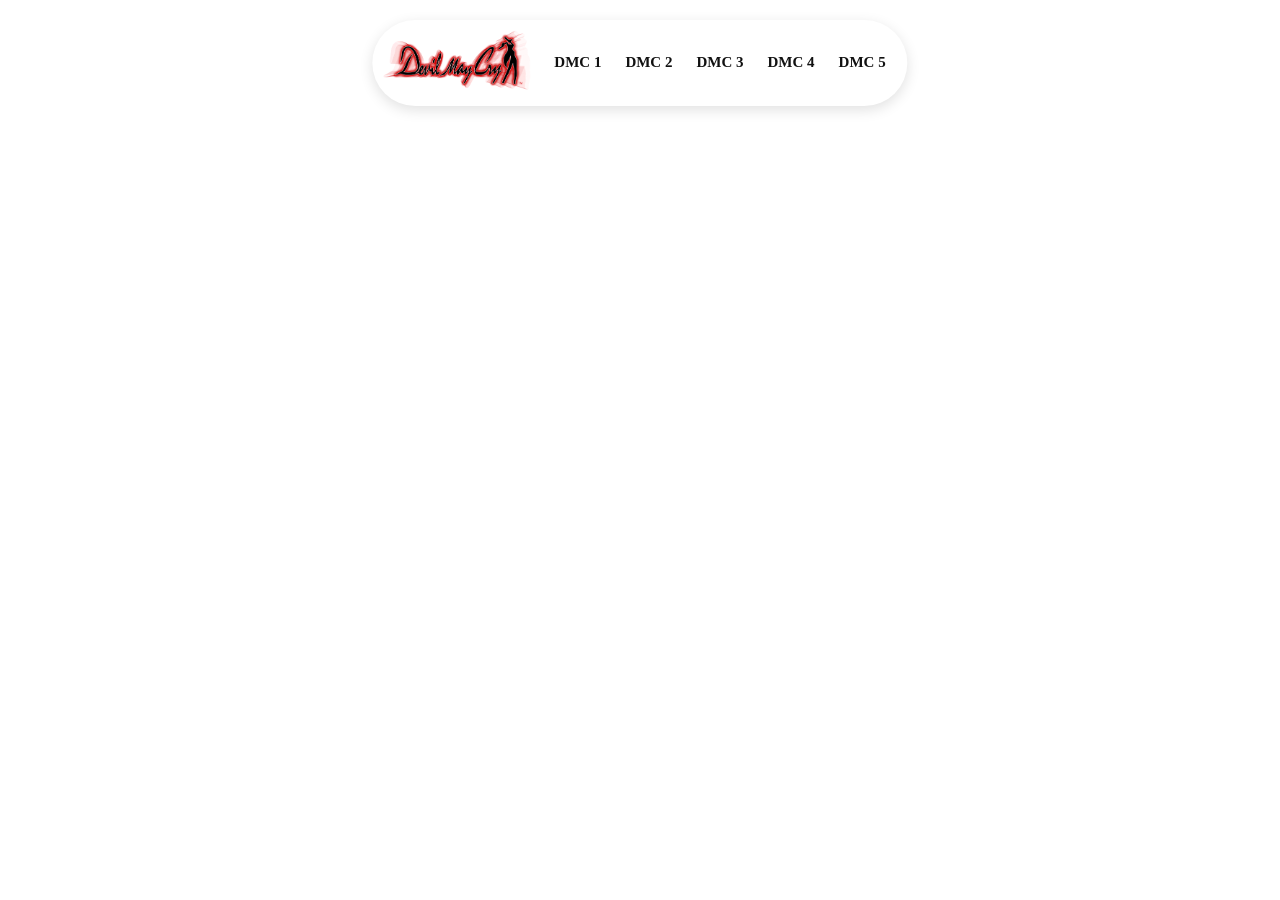
==== index.html @ 4f74386e "Added Navbar" ====
<!doctype html>
<html lang="en">
  <head>
    <meta charset="UTF-8" />
    <meta name="viewport" content="width=device-width, initial-scale=1.0" />
    <title>Document</title>
    <link rel="stylesheet" href="style.css" />
  </head>
  <body>

    <div class="pill">
        <a href="#" class="logo-link">
          <img src="homepage-images/navlogo.png" alt="Logo" />
        </a>
        
        <a href="#DMC1" class="nav-link">DMC 1</a> <!-- Cagoco -->
        <a href="#DMC2" class="nav-link">DMC 2</a> <!-- Bongosia -->
        <a href="#DMC3" class="nav-link">DMC 3</a> <!-- Polecios -->
        <a href="#DMC4" class="nav-link">DMC 4</a> <!-- Estrevillo -->
        <a href="#DMC5" class="nav-link">DMC 5</a> <!-- Abuton -->
      </div>





    </div>
  </body>
</html>
---- style.css ----
.pill {
  display: flex;
  align-items: center;
  gap: 24px;               /* spacing between logo and links */
  padding: 8px 22px 8px 8px; /* extra padding on right since logo has its own */
  border-radius: 9999px;   /* the pill shape */
  box-shadow: 0 4px 14px rgba(0, 0, 0, 0.12);
  width: fit-content;      /* shrink-wrap to content */



  position: fixed;
  top: 20px;
  left: 50%;
  transform: translateX(-50%);  /* shifts it back by half its own width */
  width: fit-content;
  z-index: 100;


  /* Center the pill horizontally and keep it at the top of the page */

  position: fixed;
  top: 20px;
  left: 50%;
  transform: translateX(-50%);  /* shifts it back by half its own width */
  width: fit-content;
  z-index: 100;

  padding: 8px 22px 8px 8px; /* extra padding on right since logo has its own */

}

.logo-link img{
    width: 150px;
}

.logo-circle {
  width: 40px;
  height: 40px;
  background: #000;
  border-radius: 50%;      /* makes it a circle */
  display: flex;
  align-items: center;
  justify-content: center;
}

.logo-circle img {
  width: 20px;
  height: 20px;
}

.link {
  text-decoration: none;
  color: #111;
  font-weight: 600;
  font-size: 15px;
}

.link:hover {
  opacity: 0.6;
}



.pill a {
  text-decoration: none;
  color: #111;
  font-weight: 600;
  font-size: 15px;
}
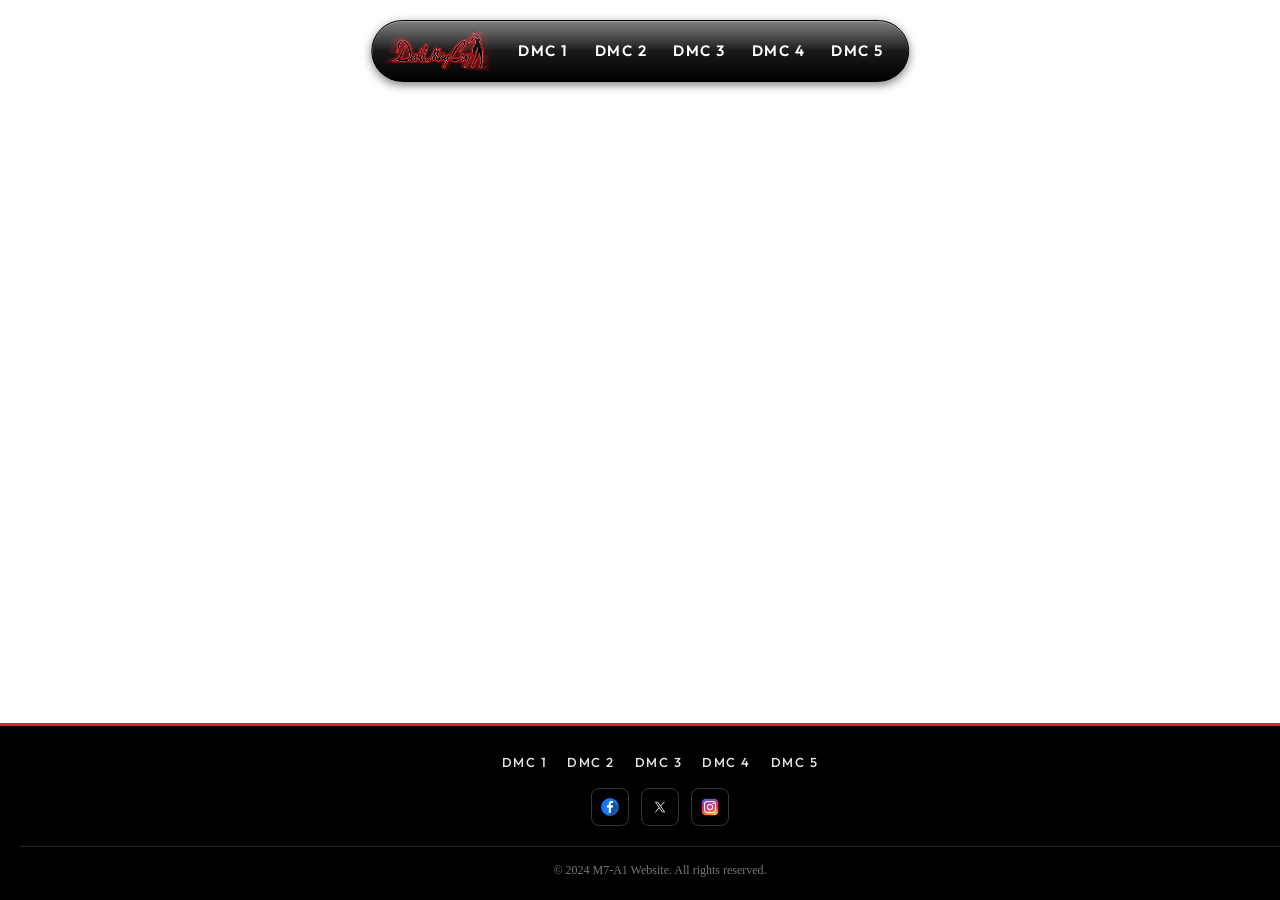
==== commit 5cbf88f5: "Navbar and Footer Done" ====
--- a/index.html
+++ b/index.html
@@ -5,6 +5,7 @@
     <meta name="viewport" content="width=device-width, initial-scale=1.0" />
     <title>Document</title>
     <link rel="stylesheet" href="style.css" />
+    <link href="https://fonts.googleapis.com/css2?family=Outfit:wght@400;500;600&display=swap" rel="stylesheet">
   </head>
   <body>
 
@@ -24,6 +25,33 @@
 
 
 
+
+
+
+      <div class = "footer">
+
+        <div class = "footer-links">
+          <a href="#dmc1">DMC 1</a>
+          <a href="#dmc2">DMC 2</a>
+          <a href="#dmc3">DMC 3</a>
+          <a href="#dmc4">DMC 4</a>
+          <a href="#dmc5">DMC 5</a>
+        </div>
+
+        <div class = "footer-social">
+          <a href="#"><img src="homepage-images/facebook (2).png" alt="Facebook"></a>
+          <a href="#"><img src="homepage-images/twitter.png" alt="Twitter"></a>
+          <a href="#"><img src="homepage-images/instagram.png" alt="Instagram"></a>
+        </div>
+
+
+        <div class = "footer-content">
+          <p>© 2024 M7-A1 Website. All rights reserved.</p>
+        </div>
+      </div>
+
+
+
     </div>
   </body>
 </html>
--- a/style.css
+++ b/style.css
@@ -1,10 +1,10 @@
 .pill {
   display: flex;
   align-items: center;
-  gap: 24px;               /* spacing between logo and links */
-  padding: 8px 22px 8px 8px; /* extra padding on right since logo has its own */
+  gap: 26px;              /* spacing between logo and links */
+  padding: 6px 24px 6px 10px;/* extra padding on right since logo has its own */
   border-radius: 9999px;   /* the pill shape */
-  box-shadow: 0 4px 14px rgba(0, 0, 0, 0.12);
+   box-shadow: 0 2px 8px rgba(0, 0, 0, 0.08);
   width: fit-content;      /* shrink-wrap to content */
 
 
@@ -17,22 +17,42 @@
   z-index: 100;
 
 
-  /* Center the pill horizontally and keep it at the top of the page */
-
-  position: fixed;
-  top: 20px;
-  left: 50%;
-  transform: translateX(-50%);  /* shifts it back by half its own width */
-  width: fit-content;
-  z-index: 100;
-
-  padding: 8px 22px 8px 8px; /* extra padding on right since logo has its own */
-
-}
+
+  background: linear-gradient(to bottom, #3a3a3a 0%, #1a1a1a 50%, #000000 100%);
+  border: 1px solid #000;
+  box-shadow:
+    inset 0 1px 0 rgba(255, 255, 255, 0.25),
+    0 3px 10px rgba(0, 0, 0, 0.5);
+
+
+}
+
+
+
+.pill::before {
+ content: "";
+  position: absolute;
+  top: 0;
+  left: 0;
+  right: 0;
+  height: 50%;
+  background: linear-gradient(
+    to bottom,
+    rgba(255, 255, 255, 0.35),
+    rgba(255, 255, 255, 0)
+  );
+  border-radius: 9999px 9999px 0 0;
+  pointer-events: none;
+}
+
 
 .logo-link img{
-    width: 150px;
-}
+    width: 110px;
+    display: block;
+}
+
+
+
 
 .logo-circle {
   width: 40px;
@@ -49,12 +69,37 @@
   height: 20px;
 }
 
-.link {
+.nav-link {
   text-decoration: none;
   color: #111;
   font-weight: 600;
-  font-size: 15px;
-}
+  font-size: 13px;
+  font-weight: 600;
+  letter-spacing: 0.5px;
+  line-height: 1.5;
+  padding: 4px 0;
+
+
+  
+}
+
+.nav-link {
+  font-family: 'Outfit', sans-serif;
+  font-size: 13px;
+  font-weight: 500;        /* medium, not bold — sleeker */
+  letter-spacing: 1.5px;   /* wide tracking = premium feel */
+  text-transform: uppercase;
+  color: #e5e5e5;
+
+  transition: all 0.3s cubic-bezier(0.25, 0.46, 0.45, 0.94);
+}
+
+.nav-link:hover {
+  color: #ff2a3c;
+  text-shadow: 0 0 10px rgba(225, 29, 46, 0.7);
+}
+
+
 
 .link:hover {
   opacity: 0.6;
@@ -64,7 +109,93 @@
 
 .pill a {
   text-decoration: none;
-  color: #111;
+  color: white;
   font-weight: 600;
   font-size: 15px;
+}
+
+
+
+.footer {
+  background: #000;
+  border-top: 3px solid #e11d2e;
+  color: #e5e5e5;
+  text-align: center;
+  padding: 28px 20px 20px;
+}
+
+.footer {
+  position: fixed;
+  bottom: 0;
+  left: 0;
+  width: 100%;
+  z-index: 100;
+}
+
+/* mini nav */
+.footer-links {
+  display: flex;
+  justify-content: center;
+  flex-wrap: wrap;
+  gap: 20px;
+}
+
+.footer-links a {
+  font-family: 'Outfit', sans-serif;
+  font-size: 13px;
+  font-weight: 500;
+  letter-spacing: 1.5px;
+  text-transform: uppercase;
+  color: #e5e5e5;
+  text-decoration: none;
+  transition: all 0.3s cubic-bezier(0.25, 0.46, 0.45, 0.94);
+}
+
+.footer-links a:hover {
+  color: #ff2a3c;
+  text-shadow: 0 0 10px rgba(225, 29, 46, 0.7);
+}
+
+/* socials — since these are <img> icons, style the anchors as the hover target */
+.footer-social {
+  display: flex;
+  justify-content: center;
+  gap: 12px;
+  margin-top: 18px;
+}
+
+.footer-social a {
+  width: 36px;
+  height: 36px;
+  border: 1px solid rgba(255, 255, 255, 0.2);
+  border-radius: 8px;
+  display: flex;
+  align-items: center;
+  justify-content: center;
+  transition: all 0.25s ease;
+}
+
+.footer-social img {
+  width: 18px;
+  height: 18px;
+  object-fit: contain;
+  display: block;
+}
+
+.footer-social a:hover {
+  border-color: #e11d2e;
+  transform: translateY(-2px);
+}
+
+/* legal */
+.footer-content {
+  margin-top: 20px;
+  padding-top: 14px;
+  border-top: 1px solid rgba(255, 255, 255, 0.15);
+  font-size: 12px;
+  color: #777;
+}
+
+.footer-content p {
+  margin: 2px 0;
 }
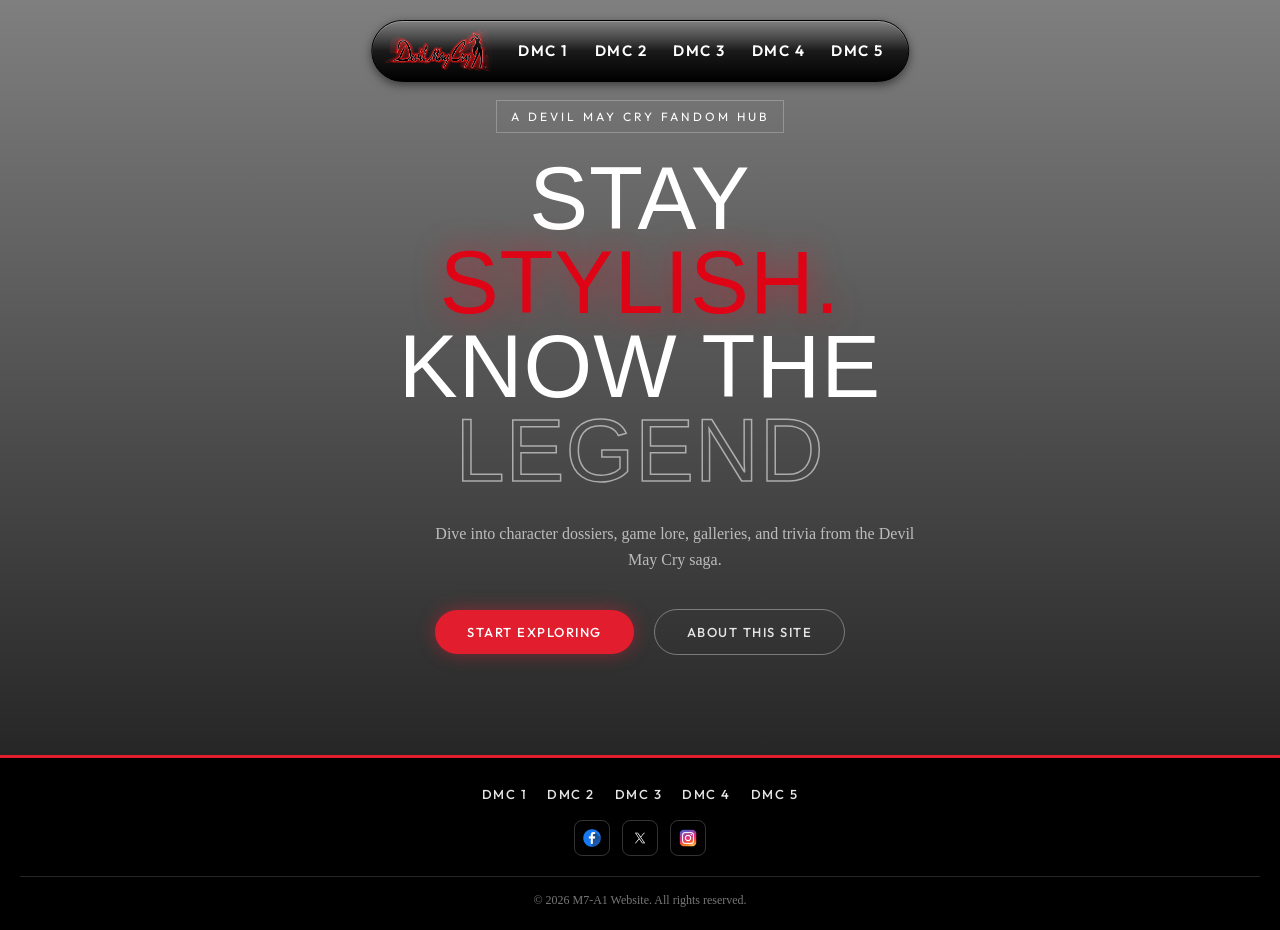
==== commit 0705eb94: "Done Homepage but needs Revision" ====
--- a/index.html
+++ b/index.html
@@ -1,57 +1,63 @@
 <!doctype html>
 <html lang="en">
-  <head>
-    <meta charset="UTF-8" />
-    <meta name="viewport" content="width=device-width, initial-scale=1.0" />
-    <title>Document</title>
-    <link rel="stylesheet" href="style.css" />
-    <link href="https://fonts.googleapis.com/css2?family=Outfit:wght@400;500;600&display=swap" rel="stylesheet">
-  </head>
-  <body>
+<head>
+  <meta charset="UTF-8" />
+  <meta name="viewport" content="width=device-width, initial-scale=1.0" />
+  <title>Devil May Cry Fan Hub</title>
+  <link href="https://fonts.googleapis.com/css2?family=Cinzel+Decorative:wght@400;700;900&family=Outfit:wght@400;500;600&display=swap" rel="stylesheet">
+  <link rel="stylesheet" href="style.css" />
+</head>
+<body>
 
-    <div class="pill">
-        <a href="#" class="logo-link">
-          <img src="homepage-images/navlogo.png" alt="Logo" />
-        </a>
-        
-        <a href="#DMC1" class="nav-link">DMC 1</a> <!-- Cagoco -->
-        <a href="#DMC2" class="nav-link">DMC 2</a> <!-- Bongosia -->
-        <a href="#DMC3" class="nav-link">DMC 3</a> <!-- Polecios -->
-        <a href="#DMC4" class="nav-link">DMC 4</a> <!-- Estrevillo -->
-        <a href="#DMC5" class="nav-link">DMC 5</a> <!-- Abuton -->
+  <div class="pill">
+    <a href="#" class="logo-link">
+      <img src="homepage-images/navlogo.png" alt="Logo" />
+    </a>
+    <a href="#dmc1" class="nav-link">DMC 1</a>
+    <a href="#dmc2" class="nav-link">DMC 2</a>
+    <a href="#dmc3" class="nav-link">DMC 3</a>
+    <a href="#dmc4" class="nav-link">DMC 4</a>
+    <a href="#dmc5" class="nav-link">DMC 5</a>
+  </div>
+
+  <main>
+    <div class="hero">
+      <div class="kicker">A Devil May Cry fandom hub</div>
+
+      <div class="hero-title">
+        <div class="line">Stay <div class="red">stylish.</div></div>
+        <div class="line">Know the</div>
+        <div class="line outline">Legend</div>
       </div>
 
+      <div class="tagline"><p>Dive into character dossiers, game lore, galleries, and trivia from the Devil May Cry saga.</p></div>
 
+      <div class="hero-btns">
+        <div class="btn btn-fill">Start exploring</div>
+        <div class="btn btn-ghost">About this site</div>
+      </div>
+    </div>
+  </main>
 
+  <div class="footer">
+    <div class="footer-links">
+      <a href="#dmc1">DMC 1</a>
+      <a href="#dmc2">DMC 2</a>
+      <a href="#dmc3">DMC 3</a>
+      <a href="#dmc4">DMC 4</a>
+      <a href="#dmc5">DMC 5</a>
+    </div>
 
+    <div class="footer-social">
+      <a href="#"><img src="homepage-images/facebook (2).png" alt="Facebook"></a>
+      <a href="#"><img src="homepage-images/twitter.png" alt="Twitter"></a>
+      <a href="#"><img src="homepage-images/instagram.png" alt="Instagram"></a>
+    </div>
 
+    <div class="footer-content">
+      <p>© 2026 M7-A1 Website. All rights reserved.</p>
+    </div>
+  </div>
 
-
-
-      <div class = "footer">
-
-        <div class = "footer-links">
-          <a href="#dmc1">DMC 1</a>
-          <a href="#dmc2">DMC 2</a>
-          <a href="#dmc3">DMC 3</a>
-          <a href="#dmc4">DMC 4</a>
-          <a href="#dmc5">DMC 5</a>
-        </div>
-
-        <div class = "footer-social">
-          <a href="#"><img src="homepage-images/facebook (2).png" alt="Facebook"></a>
-          <a href="#"><img src="homepage-images/twitter.png" alt="Twitter"></a>
-          <a href="#"><img src="homepage-images/instagram.png" alt="Instagram"></a>
-        </div>
-
-
-        <div class = "footer-content">
-          <p>© 2024 M7-A1 Website. All rights reserved.</p>
-        </div>
-      </div>
-
-
-
-    </div>
-  </body>
-</html>
+</body>
+</html>
--- a/style.css
+++ b/style.css
@@ -1,3 +1,10 @@
+*{
+  box-sizing: border-box;
+  margin: 0;
+  padding: 0;
+}
+
+
 .pill {
   display: flex;
   align-items: center;
@@ -116,6 +123,120 @@
 
 
 
+
+
+
+
+
+
+
+
+
+
+
+
+
+
+.hero {
+  padding: 100px;
+  background:
+    linear-gradient(rgba(0,0,0,0.5), rgba(0,0,0,0.85));
+  color: #fff;
+  text-align: center;
+
+  
+}
+
+
+.kicker {
+  display: inline-block;
+  font-family: 'Outfit', sans-serif;
+  font-size: 12px;
+  letter-spacing: 3px;
+  text-transform: uppercase;
+  padding: 8px 14px;
+  border: 1px solid rgba(255, 255, 255, 0.25);
+  margin-bottom: 24px;
+}
+
+
+.hero-title {
+  font-family: 'Anton', sans-serif;
+  font-size: clamp(56px, 6.9vw, 120px);
+  line-height: 0.95;
+  text-transform: uppercase;
+  letter-spacing: 1px;
+  margin: 0 0 28px;
+
+  text-align: center;
+}
+
+.red { 
+  color: #de0416; 
+  text-shadow: 0 0 30px rgba(255, 3, 24, 0.5); 
+}
+
+
+
+.outline { 
+  color: transparent; 
+  -webkit-text-stroke: 1.5px rgba(255,255,255,0.55); 
+}
+
+.tagline {
+  max-width: 480px;
+  font-size: 16px;
+  line-height: 26px;
+  color: rgba(255, 255, 255, 0.65);
+  margin-bottom: 36px;
+
+  position: relative;
+  left: 31%;
+}
+
+
+.btn {
+  font-family: 'Outfit', sans-serif;
+  font-size: 13px;
+  font-weight: 500;
+  letter-spacing: 1.5px;
+  text-transform: uppercase;
+  text-decoration: none;
+  padding: 14px 32px;
+  border-radius: 9999px;
+  transition: all 0.3s cubic-bezier(0.25, 0.46, 0.45, 0.94);
+
+  display: inline-block;
+}
+
+.btn-fill {
+  background: #e11d2e;
+  color: #fff;
+  box-shadow: 0 0 18px rgba(225, 29, 46, 0.45);
+  margin-right: 16px;
+}
+
+.btn-fill:hover { 
+  box-shadow: 0 0 30px rgba(225, 29, 46, 0.75); 
+  transform: translateY(-2px); }
+
+.btn-ghost {
+  border: 1px solid rgba(255, 255, 255, 0.35);
+  color: #e5e5e5;
+}
+
+.btn-ghost:hover { 
+  border-color: #ff2a3c; 
+  color: #ff2a3c; 
+}
+
+
+
+
+
+
+
+
 .footer {
   background: #000;
   border-top: 3px solid #e11d2e;
@@ -125,7 +246,7 @@
 }
 
 .footer {
-  position: fixed;
+  position: relative;
   bottom: 0;
   left: 0;
   width: 100%;
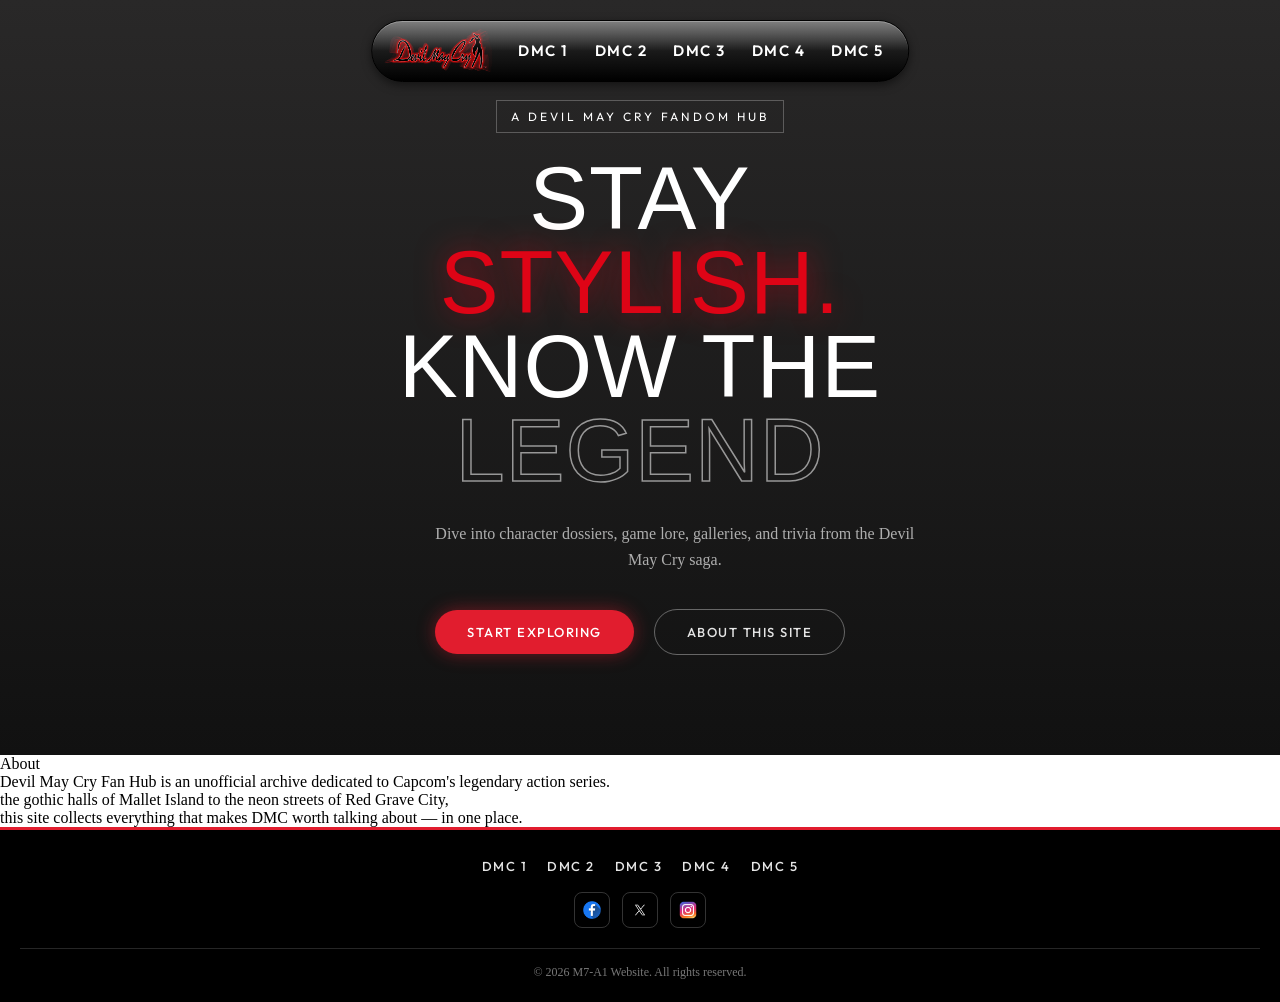
==== commit f035ec5f: "Added Content for About No Styling" ====
--- a/index.html
+++ b/index.html
@@ -1,63 +1,88 @@
 <!doctype html>
 <html lang="en">
-<head>
-  <meta charset="UTF-8" />
-  <meta name="viewport" content="width=device-width, initial-scale=1.0" />
-  <title>Devil May Cry Fan Hub</title>
-  <link href="https://fonts.googleapis.com/css2?family=Cinzel+Decorative:wght@400;700;900&family=Outfit:wght@400;500;600&display=swap" rel="stylesheet">
-  <link rel="stylesheet" href="style.css" />
-</head>
-<body>
+  <head>
+    <meta charset="UTF-8" />
+    <meta name="viewport" content="width=device-width, initial-scale=1.0" />
+    <title>Devil May Cry Fan Hub</title>
+    <link
+      href="https://fonts.googleapis.com/css2?family=Cinzel+Decorative:wght@400;700;900&family=Outfit:wght@400;500;600&display=swap"
+      rel="stylesheet"
+    />
+    <link rel="stylesheet" href="style.css" />
+  </head>
+  <body>
+    <div class="pill">
+      <a href="#" class="logo-link">
+        <img src="homepage-images/navlogo.png" alt="Logo" />
+      </a>
+      <a href="#dmc1" class="nav-link">DMC 1</a>
+      <a href="#dmc2" class="nav-link">DMC 2</a>
+      <a href="#dmc3" class="nav-link">DMC 3</a>
+      <a href="#dmc4" class="nav-link">DMC 4</a>
+      <a href="#dmc5" class="nav-link">DMC 5</a>
+    </div>
 
-  <div class="pill">
-    <a href="#" class="logo-link">
-      <img src="homepage-images/navlogo.png" alt="Logo" />
-    </a>
-    <a href="#dmc1" class="nav-link">DMC 1</a>
-    <a href="#dmc2" class="nav-link">DMC 2</a>
-    <a href="#dmc3" class="nav-link">DMC 3</a>
-    <a href="#dmc4" class="nav-link">DMC 4</a>
-    <a href="#dmc5" class="nav-link">DMC 5</a>
-  </div>
+    <main>
+      <div class="hero">
+        <div class="kicker">A Devil May Cry fandom hub</div>
 
-  <main>
-    <div class="hero">
-      <div class="kicker">A Devil May Cry fandom hub</div>
+        <div class="hero-title">
+          <div class="line">
+            Stay
+            <div class="red">stylish.</div>
+          </div>
+          <div class="line">Know the</div>
+          <div class="line outline">Legend</div>
+        </div>
 
-      <div class="hero-title">
-        <div class="line">Stay <div class="red">stylish.</div></div>
-        <div class="line">Know the</div>
-        <div class="line outline">Legend</div>
+        <div class="tagline">
+          <p>
+            Dive into character dossiers, game lore, galleries, and trivia from
+            the Devil May Cry saga.
+          </p>
+        </div>
+
+        <div class="hero-btns">
+          <div class="btn btn-fill">Start exploring</div>
+          <div class="btn btn-ghost">About this site</div>
+        </div>
+      </div>
+    </main>
+
+    <div class="About">
+      <div class="About the Titlle">About</div>
+      <div class="About the Content">
+        <p>
+          Devil May Cry Fan Hub is an unofficial archive dedicated to Capcom's
+          legendary action series. <br> the gothic halls of Mallet Island to the
+          neon streets of Red Grave City,<br> this site collects everything that
+          makes DMC worth talking about — in one place.
+        </p>
+      </div>
+    </div>
+
+    <div class="footer">
+      <div class="footer-links">
+        <a href="#dmc1">DMC 1</a>
+        <a href="#dmc2">DMC 2</a>
+        <a href="#dmc3">DMC 3</a>
+        <a href="#dmc4">DMC 4</a>
+        <a href="#dmc5">DMC 5</a>
       </div>
 
-      <div class="tagline"><p>Dive into character dossiers, game lore, galleries, and trivia from the Devil May Cry saga.</p></div>
+      <div class="footer-social">
+        <a href="#"
+          ><img src="homepage-images/facebook (2).png" alt="Facebook"
+        /></a>
+        <a href="#"><img src="homepage-images/twitter.png" alt="Twitter" /></a>
+        <a href="#"
+          ><img src="homepage-images/instagram.png" alt="Instagram"
+        /></a>
+      </div>
 
-      <div class="hero-btns">
-        <div class="btn btn-fill">Start exploring</div>
-        <div class="btn btn-ghost">About this site</div>
+      <div class="footer-content">
+        <p>© 2026 M7-A1 Website. All rights reserved.</p>
       </div>
     </div>
-  </main>
-
-  <div class="footer">
-    <div class="footer-links">
-      <a href="#dmc1">DMC 1</a>
-      <a href="#dmc2">DMC 2</a>
-      <a href="#dmc3">DMC 3</a>
-      <a href="#dmc4">DMC 4</a>
-      <a href="#dmc5">DMC 5</a>
-    </div>
-
-    <div class="footer-social">
-      <a href="#"><img src="homepage-images/facebook (2).png" alt="Facebook"></a>
-      <a href="#"><img src="homepage-images/twitter.png" alt="Twitter"></a>
-      <a href="#"><img src="homepage-images/instagram.png" alt="Instagram"></a>
-    </div>
-
-    <div class="footer-content">
-      <p>© 2026 M7-A1 Website. All rights reserved.</p>
-    </div>
-  </div>
-
-</body>
-</html>+  </body>
+</html>
--- a/style.css
+++ b/style.css
@@ -11,7 +11,7 @@
   gap: 26px;              /* spacing between logo and links */
   padding: 6px 24px 6px 10px;/* extra padding on right since logo has its own */
   border-radius: 9999px;   /* the pill shape */
-   box-shadow: 0 2px 8px rgba(0, 0, 0, 0.08);
+  box-shadow: 0 2px 8px rgba(0, 0, 0, 0.08);
   width: fit-content;      /* shrink-wrap to content */
 
 
@@ -21,14 +21,14 @@
   left: 50%;
   transform: translateX(-50%);  /* shifts it back by half its own width */
   width: fit-content;
-  z-index: 100;
+  z-index: 9999;
 
 
 
   background: linear-gradient(to bottom, #3a3a3a 0%, #1a1a1a 50%, #000000 100%);
   border: 1px solid #000;
   box-shadow:
-    inset 0 1px 0 rgba(255, 255, 255, 0.25),
+  inset 0 1px 0 rgba(255, 255, 255, 0.25),
     0 3px 10px rgba(0, 0, 0, 0.5);
 
 
@@ -139,9 +139,8 @@
 
 .hero {
   padding: 100px;
-  background:
-    linear-gradient(rgba(0,0,0,0.5), rgba(0,0,0,0.85));
   color: #fff;
+  background: linear-gradient(to bottom, #292828 0%, #111 100%);
   text-align: center;
 
   
@@ -229,6 +228,28 @@
   border-color: #ff2a3c; 
   color: #ff2a3c; 
 }
+
+
+
+
+
+
+
+
+
+
+
+
+
+
+
+
+
+
+
+
+
+
 
 
 
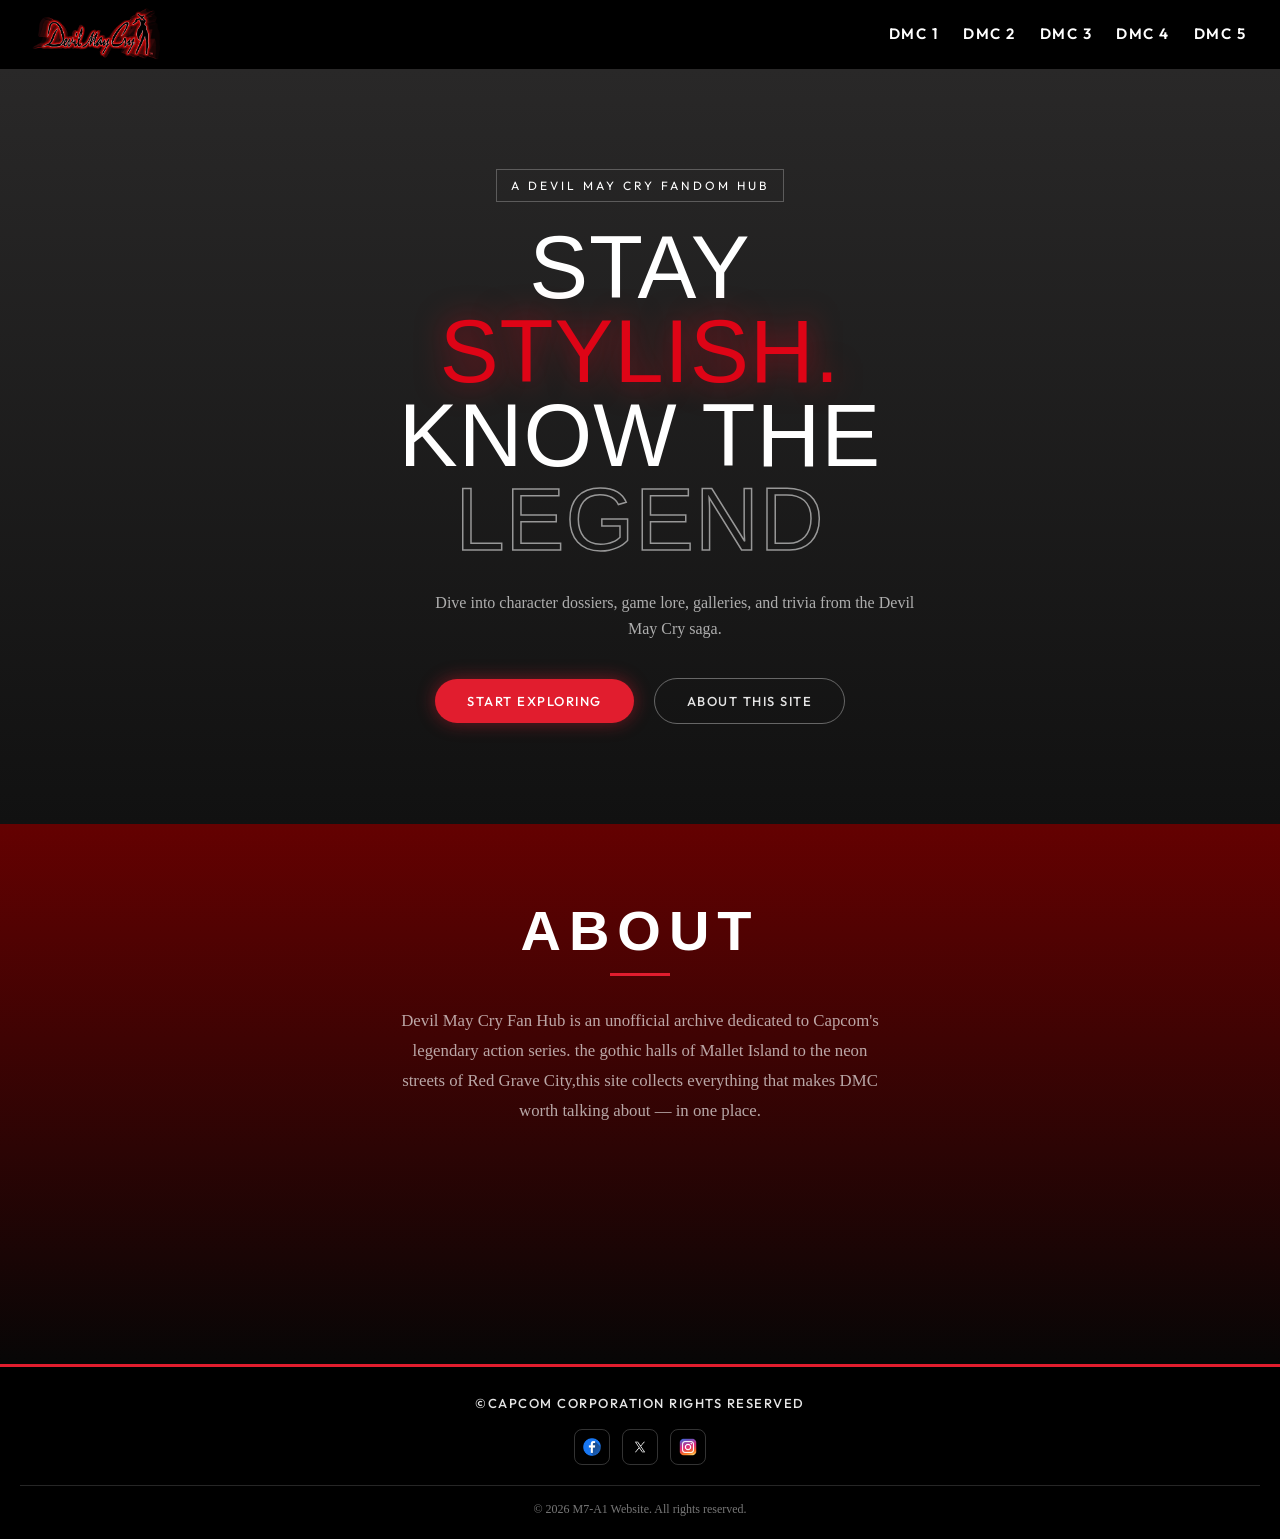
==== commit 39314c3b: "Final Homepage" ====
--- a/index.html
+++ b/index.html
@@ -9,17 +9,20 @@
       rel="stylesheet"
     />
     <link rel="stylesheet" href="style.css" />
+    <link rel="icon" type="image/png" href="homepage-images/Logo Patch.png" />
   </head>
   <body>
     <div class="pill">
       <a href="#" class="logo-link">
         <img src="homepage-images/navlogo.png" alt="Logo" />
       </a>
+      <div class="nav-links">
       <a href="#dmc1" class="nav-link">DMC 1</a>
       <a href="#dmc2" class="nav-link">DMC 2</a>
       <a href="#dmc3" class="nav-link">DMC 3</a>
       <a href="#dmc4" class="nav-link">DMC 4</a>
       <a href="#dmc5" class="nav-link">DMC 5</a>
+      </div>
     </div>
 
     <main>
@@ -50,24 +53,20 @@
     </main>
 
     <div class="About">
-      <div class="About the Titlle">About</div>
-      <div class="About the Content">
+         <h1>About</h1>
         <p>
           Devil May Cry Fan Hub is an unofficial archive dedicated to Capcom's
-          legendary action series. <br> the gothic halls of Mallet Island to the
-          neon streets of Red Grave City,<br> this site collects everything that
+          legendary action series. the gothic halls of Mallet Island to the
+          neon streets of Red Grave City,this site collects everything that
           makes DMC worth talking about — in one place.
         </p>
       </div>
+     
     </div>
 
     <div class="footer">
       <div class="footer-links">
-        <a href="#dmc1">DMC 1</a>
-        <a href="#dmc2">DMC 2</a>
-        <a href="#dmc3">DMC 3</a>
-        <a href="#dmc4">DMC 4</a>
-        <a href="#dmc5">DMC 5</a>
+        <a href="#dmc1">©Capcom Corporation Rights Reserved</a>
       </div>
 
       <div class="footer-social">
--- a/style.css
+++ b/style.css
@@ -5,57 +5,25 @@
 }
 
 
+
 .pill {
   display: flex;
   align-items: center;
+  justify-content: space-between;
   gap: 26px;              /* spacing between logo and links */
   padding: 6px 24px 6px 10px;/* extra padding on right since logo has its own */
-  border-radius: 9999px;   /* the pill shape */
-  box-shadow: 0 2px 8px rgba(0, 0, 0, 0.08);
-  width: fit-content;      /* shrink-wrap to content */
-
-
-
-  position: fixed;
-  top: 20px;
-  left: 50%;
-  transform: translateX(-50%);  /* shifts it back by half its own width */
-  width: fit-content;
-  z-index: 9999;
-
-
-
-  background: linear-gradient(to bottom, #3a3a3a 0%, #1a1a1a 50%, #000000 100%);
-  border: 1px solid #000;
-  box-shadow:
-  inset 0 1px 0 rgba(255, 255, 255, 0.25),
-    0 3px 10px rgba(0, 0, 0, 0.5);
-
-
-}
-
-
-
-.pill::before {
- content: "";
-  position: absolute;
-  top: 0;
-  left: 0;
-  right: 0;
-  height: 50%;
-  background: linear-gradient(
-    to bottom,
-    rgba(255, 255, 255, 0.35),
-    rgba(255, 255, 255, 0)
-  );
-  border-radius: 9999px 9999px 0 0;
-  pointer-events: none;
-}
+  background: black;
+}
+
+
+
 
 
 .logo-link img{
-    width: 110px;
+    width: 130px;
     display: block;
+    position: relative;
+    left: 20px;
 }
 
 
@@ -84,10 +52,7 @@
   font-weight: 600;
   letter-spacing: 0.5px;
   line-height: 1.5;
-  padding: 4px 0;
-
-
-  
+  padding: 10px;
 }
 
 .nav-link {
@@ -104,6 +69,7 @@
 .nav-link:hover {
   color: #ff2a3c;
   text-shadow: 0 0 10px rgba(225, 29, 46, 0.7);
+
 }
 
 
@@ -236,9 +202,49 @@
 
 
 
-
-
-
+.About {
+  padding: 100px;
+  color: #fff;
+  background: linear-gradient(to bottom, #640101 0%, #070606 100%);
+  text-align: center;
+
+  display: flex;
+  flex-direction: column;
+  align-items: center;
+  padding: 80px 20px;
+
+  min-height: 60vh; /* Ensure it takes up full viewport height */
+}
+
+.About h1 {
+  font-family: 'Anton', sans-serif;
+  line-height: 0.95;
+  text-transform: uppercase;
+  letter-spacing: 8px;
+  margin: 0 0 28px;
+
+  font-size: 3.5rem;
+  margin-bottom: 30px;
+
+}
+
+
+.About h1::after {
+  content: "";
+  display: block;
+  width: 60px;
+  height: 3px;
+  background-color: #e11d2e;
+  margin: 16px auto 0;
+}
+
+.About p {
+  max-width: 480px;
+  font-size: 1.05rem;
+  line-height: 1.8;
+  color: rgba(255, 255, 255, 0.65);
+  margin-bottom: 36px;
+}
 
 
 
@@ -340,4 +346,22 @@
 
 .footer-content p {
   margin: 2px 0;
+}
+
+/* Keep the navigation attached to the browser viewport while the page scrolls. */
+.pill {
+  position: relative !important;
+  top: auto;
+  left: auto;
+  transform: none;
+}
+
+.navbar {
+  position: fixed;
+  top: 20px;
+  left: 0;
+  width: 100%;
+  display: flex;
+  justify-content: center;
+  z-index: 9999;
 }
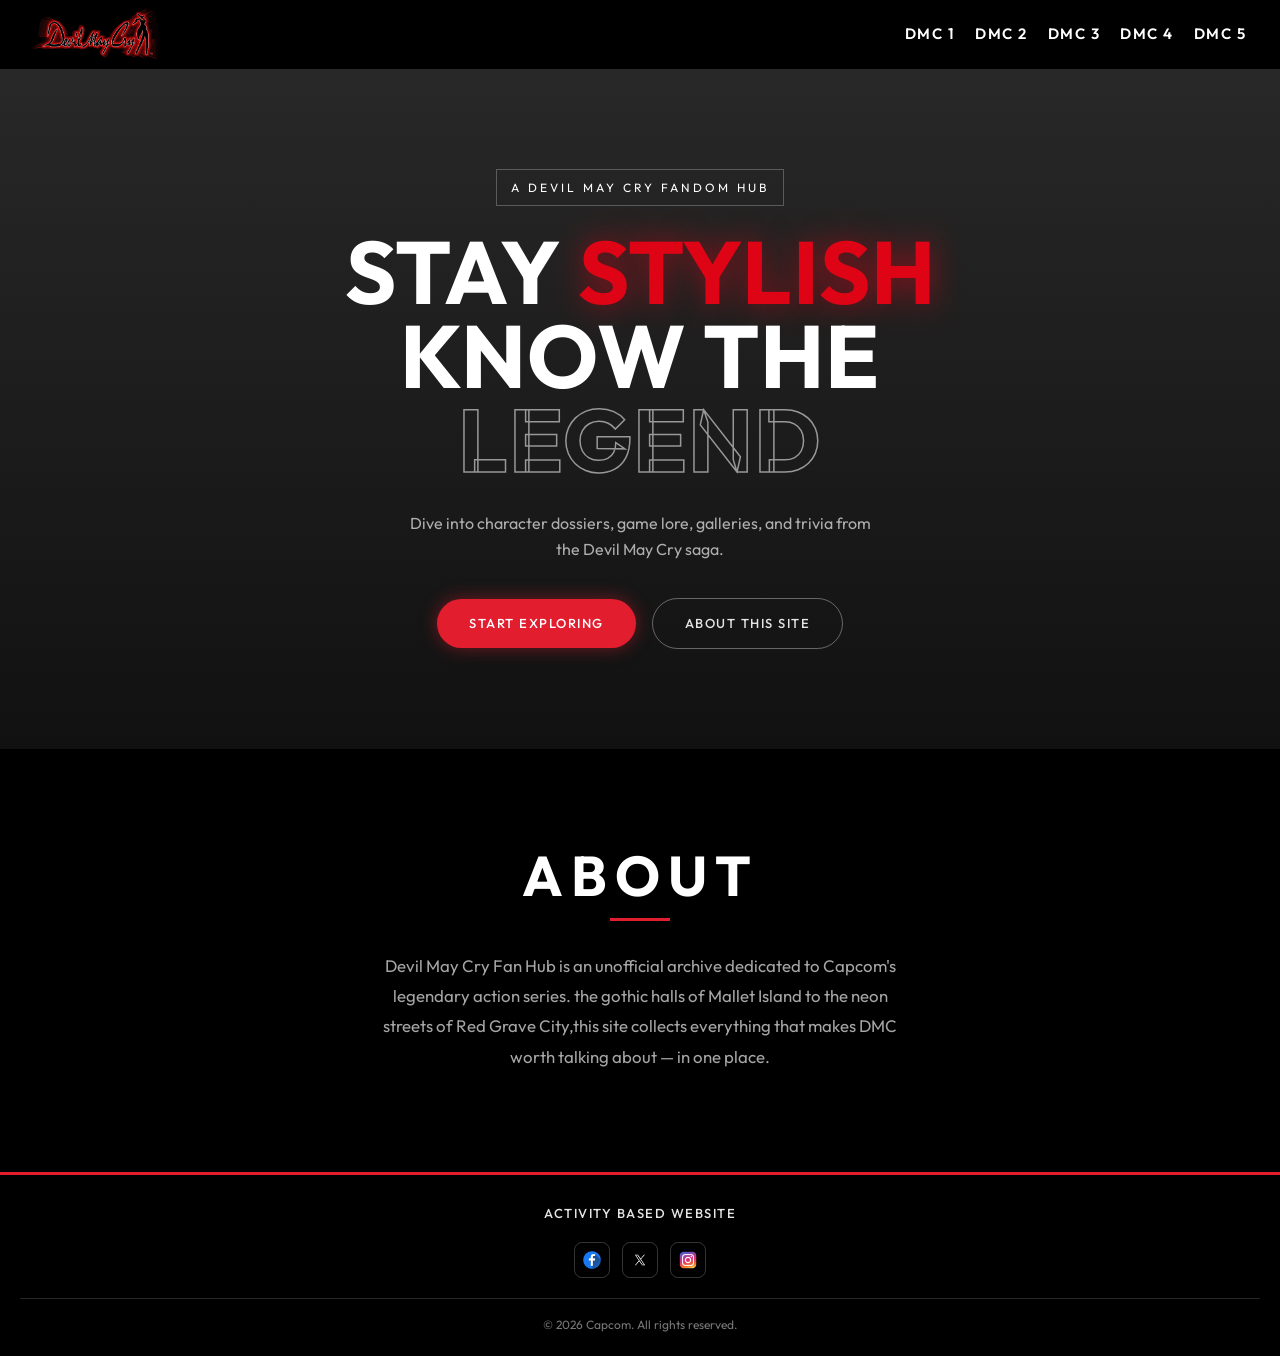
==== commit fffdad72: "latest changes, not pushed on GitHub yet" ====
--- a/index.html
+++ b/index.html
@@ -1,42 +1,47 @@
-<!doctype html>
+<!DOCTYPE html>
 <html lang="en">
   <head>
     <meta charset="UTF-8" />
     <meta name="viewport" content="width=device-width, initial-scale=1.0" />
     <title>Devil May Cry Fan Hub</title>
-    <link
-      href="https://fonts.googleapis.com/css2?family=Cinzel+Decorative:wght@400;700;900&family=Outfit:wght@400;500;600&display=swap"
+    <link rel="preconnect" href="https://fonts.googleapis.com">
+    <link rel="preconnect" href="https://fonts.gstatic.com" crossorigin>
+ <link
+      href="https://fonts.googleapis.com/css2?family=Outfit:wght@300;400;500;600;700;800&display=swap"
       rel="stylesheet"
     />
-    <link rel="stylesheet" href="style.css" />
-    <link rel="icon" type="image/png" href="homepage-images/Logo Patch.png" />
+    <link rel="stylesheet" href="home.css" />
+    <link rel="icon" type="image/png" href="Homepage_img/LogoPatch.png" />
   </head>
   <body>
-    <div class="pill">
-      <a href="#" class="logo-link">
-        <img src="homepage-images/navlogo.png" alt="Logo" />
-      </a>
-      <div class="nav-links">
-      <a href="#dmc1" class="nav-link">DMC 1</a>
-      <a href="#dmc2" class="nav-link">DMC 2</a>
-      <a href="#dmc3" class="nav-link">DMC 3</a>
-      <a href="#dmc4" class="nav-link">DMC 4</a>
-      <a href="#dmc5" class="nav-link">DMC 5</a>
-      </div>
+
+    <!-- 1. NAVIGATION BAR -->
+   <div class = "nav">
+        <a href="index.html" class = "logo-link">
+            <img src="Homepage_img/navlogo.png" alt="Devil May Cry Logo" />
+        </a>
+        <div class = "nav-links">
+            <a href="dmc1.html" class = "nav-link">DMC 1</a>
+            <a href="dmc2.html" class = "nav-link">DMC 2</a>
+            <a href="dmc3.html" class = "nav-link">DMC 3</a>
+            <a href="dmc4.html" class = "nav-link">DMC 4</a>
+            <a href="dmc5.html" class = "nav-link">DMC 5</a>
+        </div>
     </div>
 
+    <!-- 2. HERO SECTION -->
     <main>
-      <div class="hero">
+      <section class="hero">
         <div class="kicker">A Devil May Cry fandom hub</div>
 
-        <div class="hero-title">
-          <div class="line">
+        <h1 class="hero-title">
+          <span class="line">
             Stay
-            <div class="red">stylish.</div>
-          </div>
-          <div class="line">Know the</div>
-          <div class="line outline">Legend</div>
-        </div>
+            <span class="red">stylish</span>
+          </span>
+          <span class="line">Know the</span>
+          <span class="line outline">Legend</span>
+        </h1>
 
         <div class="tagline">
           <p>
@@ -46,42 +51,47 @@
         </div>
 
         <div class="hero-btns">
-          <div class="btn btn-fill">Start exploring</div>
-          <div class="btn btn-ghost">About this site</div>
+          <a href="dmc1.html" class="btn btn-fill">Start exploring</a>
+          <a href="#about" class="btn btn-ghost">About this site</a>
         </div>
-      </div>
+      </section>
+
+      <!-- 3. ABOUT SECTION -->
+      <section id="about" class="section about-section">
+        <h2 class="section-title">About</h2>
+        <div class="section-content">
+          <p>
+            Devil May Cry Fan Hub is an unofficial archive dedicated to Capcom's
+            legendary action series. the gothic halls of Mallet Island to the
+            neon streets of Red Grave City,this site collects everything that
+            makes DMC worth talking about — in one place.
+          </p>
+        </div>
+      </section>
     </main>
 
-    <div class="About">
-         <h1>About</h1>
-        <p>
-          Devil May Cry Fan Hub is an unofficial archive dedicated to Capcom's
-          legendary action series. the gothic halls of Mallet Island to the
-          neon streets of Red Grave City,this site collects everything that
-          makes DMC worth talking about — in one place.
-        </p>
-      </div>
-     
-    </div>
-
+    <!-- 4. FOOTER -->
     <div class="footer">
       <div class="footer-links">
-        <a href="#dmc1">©Capcom Corporation Rights Reserved</a>
+        <a href="index.html">Activity Based Website</a>
       </div>
 
       <div class="footer-social">
-        <a href="#"
-          ><img src="homepage-images/facebook (2).png" alt="Facebook"
-        /></a>
-        <a href="#"><img src="homepage-images/twitter.png" alt="Twitter" /></a>
-        <a href="#"
-          ><img src="homepage-images/instagram.png" alt="Instagram"
-        /></a>
+        <a href="https://www.facebook.com/devilmaycry" target="_blank" rel="noopener noreferrer">
+          <img src="Homepage_img/facebook.png" alt="Facebook" />
+        </a>
+        <a href="https://x.com/DevilMayCry?lang=en" target="_blank" rel="noopener noreferrer">
+          <img src="Homepage_img/twitter.png" alt="Twitter" />
+        </a>
+        <a href="https://www.instagram.com/devilmaycrygame/" target="_blank" rel="noopener noreferrer">
+          <img src="Homepage_img/instagram.png" alt="Instagram" />
+        </a>
       </div>
 
       <div class="footer-content">
-        <p>© 2026 M7-A1 Website. All rights reserved.</p>
+        <p>© 2026 Capcom. All rights reserved.</p>
       </div>
     </div>
+
   </body>
-</html>
+</html>
--- a/home.css
+++ b/home.css
@@ -0,0 +1,313 @@
+* {
+  box-sizing: border-box;
+  margin: 0;
+  padding: 0;
+}
+
+/* Scrollbar Stabilizer: Prevents horizontal navbar jitter across pages */
+html {
+  scroll-behavior: smooth;
+  overflow-y: scroll;
+}
+
+body {
+  background-color: #000;
+  color: #e5e5e5;
+  font-family: 'Outfit', sans-serif;
+  font-weight: 400;
+  line-height: 1.6;
+}
+
+/* Global Responsive Images */
+img,
+.responsive-img {
+  max-width: 100%;
+  height: auto;
+  display: block;
+}
+
+
+.nav {
+  display: flex;
+  align-items: center;
+  justify-content: space-between;
+  gap: 26px;
+  padding: 6px 24px 6px 10px;
+  background: black;
+}
+
+.logo-link img {
+  width: 130px;
+  display: block;
+  position: relative;
+  left: 20px;
+}
+
+.nav-links {
+  display: flex;
+  align-items: center;
+}
+
+.nav-link {
+  text-decoration: none;
+  font-family: 'Outfit', sans-serif;
+  font-size: 13px;
+  font-weight: 500;        /* medium, not bold — sleeker */
+  letter-spacing: 1.5px;   /* wide tracking = premium feel */
+  text-transform: uppercase;
+  color: #e5e5e5;
+  padding: 10px;
+  line-height: 1.5;
+  transition: all 0.3s cubic-bezier(0.25, 0.46, 0.45, 0.94);
+}
+
+.nav-link:hover {
+  color: #ff2a3c;
+  text-shadow: 0 0 10px rgba(225, 29, 46, 0.7);
+
+}
+
+
+
+.link:hover {
+  opacity: 0.6;
+}
+
+
+
+.nav a {
+  text-decoration: none;
+  color: white;
+  font-weight: 600;
+  font-size: 15px;
+}
+
+
+/* HERO SECTION */
+.hero {
+  padding: 100px 20px;
+  color: #fff;
+  background: linear-gradient(to bottom, #292828 0%, #111 100%);
+  text-align: center;
+  display: flex;
+  flex-direction: column;
+  align-items: center;
+  justify-content: center;
+  min-height: 75vh;
+}
+
+.kicker {
+  display: inline-block;
+  font-family: 'Outfit', sans-serif;
+  font-size: 12px;
+  letter-spacing: 3px;
+  text-transform: uppercase;
+  padding: 8px 14px;
+  border: 1px solid rgba(255, 255, 255, 0.25);
+  margin-bottom: 24px;
+}
+
+.hero-title {
+  font-family: 'Outfit', sans-serif;
+  font-size: clamp(56px, 6.9vw, 120px);
+  line-height: 0.95;
+  text-transform: uppercase;
+  letter-spacing: 1px;
+  margin: 0 0 28px;
+  text-align: center;
+  width: 100%;
+}
+
+.hero-title .line {
+  display: block;
+  text-align: center;
+}
+
+.red {
+  color: #de0416;
+  text-shadow: 0 0 30px rgba(255, 3, 24, 0.5);
+}
+
+.outline {
+  color: transparent;
+  -webkit-text-stroke: 1.5px rgba(255, 255, 255, 0.55);
+}
+
+.tagline {
+  max-width: 480px;
+  font-family: 'Outfit', sans-serif;
+  font-size: 16px;
+  line-height: 26px;
+  color: rgba(255, 255, 255, 0.65);
+  margin: 0 auto 36px auto;
+  text-align: center;
+}
+
+.hero-btns {
+  display: flex;
+  justify-content: center;
+  align-items: center;
+  gap: 16px;
+}
+
+.btn {
+  font-family: 'Outfit', sans-serif;
+  font-size: 13px;
+  font-weight: 500;
+  letter-spacing: 1.5px;
+  text-transform: uppercase;
+  text-decoration: none;
+  padding: 14px 32px;
+  border-radius: 9999px;
+  transition: all 0.3s cubic-bezier(0.25, 0.46, 0.45, 0.94);
+  display: inline-block;
+}
+
+.btn-fill {
+  background: #e11d2e;
+  color: #fff;
+  box-shadow: 0 0 18px rgba(225, 29, 46, 0.45);
+}
+
+.btn-fill:hover {
+  box-shadow: 0 0 30px rgba(225, 29, 46, 0.75);
+  transform: translateY(-2px);
+}
+
+.btn-ghost {
+  border: 1px solid rgba(255, 255, 255, 0.35);
+  color: #e5e5e5;
+}
+
+.btn-ghost:hover {
+  border-color: #ff2a3c;
+  color: #ff2a3c;
+}
+
+/* ==========================================================================
+   3. ABOUT SECTION (Ludwig's Section Architecture)
+   ========================================================================== */
+.section {
+  padding: 80px 20px;
+  max-width: 1100px;
+  margin: 0 auto;
+}
+
+.about-section {
+  background: #000;
+  max-width: 100%;
+  padding: 100px 10%;
+  min-height: 45vh;
+}
+
+.section-title {
+  font-family: 'Outfit', sans-serif;
+  font-size: 3.5rem;
+  line-height: 0.95;
+  text-transform: uppercase;
+  letter-spacing: 8px;
+  text-align: center;
+  margin-bottom: 30px;
+  color: #fff;
+}
+
+.section-title::after {
+  content: "";
+  display: block;
+  width: 60px;
+  height: 3px;
+  background-color: #e11d2e;
+  margin: 16px auto 0;
+}
+
+.section-content {
+  max-width: 520px;
+  margin: 0 auto;
+  font-family: 'Outfit', sans-serif;
+  font-size: 1.05rem;
+  line-height: 1.8;
+  color: rgba(255, 255, 255, 0.65);
+  text-align: center;
+}
+
+/* ==========================================================================
+   4. FOOTER SECTION
+   ========================================================================== */
+.footer {
+  background: #000;
+  border-top: 3px solid #e11d2e;
+  color: #e5e5e5;
+  text-align: center;
+  padding: 28px 20px 20px;
+  position: relative;
+  bottom: 0;
+  left: 0;
+  width: 100%;
+  z-index: 100;
+}
+
+.footer-links {
+  display: flex;
+  justify-content: center;
+  flex-wrap: wrap;
+  gap: 20px;
+}
+
+.footer-links a {
+  font-family: 'Outfit', sans-serif;
+  font-size: 13px;
+  font-weight: 500;
+  letter-spacing: 1.5px;
+  text-transform: uppercase;
+  color: #e5e5e5;
+  text-decoration: none;
+  transition: all 0.3s cubic-bezier(0.25, 0.46, 0.45, 0.94);
+}
+
+.footer-links a:hover {
+  color: #ff2a3c;
+  text-shadow: 0 0 10px rgba(225, 29, 46, 0.7);
+}
+
+.footer-social {
+  display: flex;
+  justify-content: center;
+  gap: 12px;
+  margin-top: 18px;
+}
+
+.footer-social a {
+  width: 36px;
+  height: 36px;
+  border: 1px solid rgba(255, 255, 255, 0.2);
+  border-radius: 8px;
+  display: flex;
+  align-items: center;
+  justify-content: center;
+  transition: all 0.25s ease;
+}
+
+.footer-social img {
+  width: 18px;
+  height: 18px;
+  object-fit: contain;
+  display: block;
+}
+
+.footer-social a:hover {
+  border-color: #e11d2e;
+  transform: translateY(-2px);
+}
+
+.footer-content {
+  margin-top: 20px;
+  padding-top: 14px;
+  border-top: 1px solid rgba(255, 255, 255, 0.15);
+  font-family: 'Outfit', sans-serif;
+  font-size: 12px;
+  color: #777;
+}
+
+.footer-content p {
+  margin: 2px 0;
+}
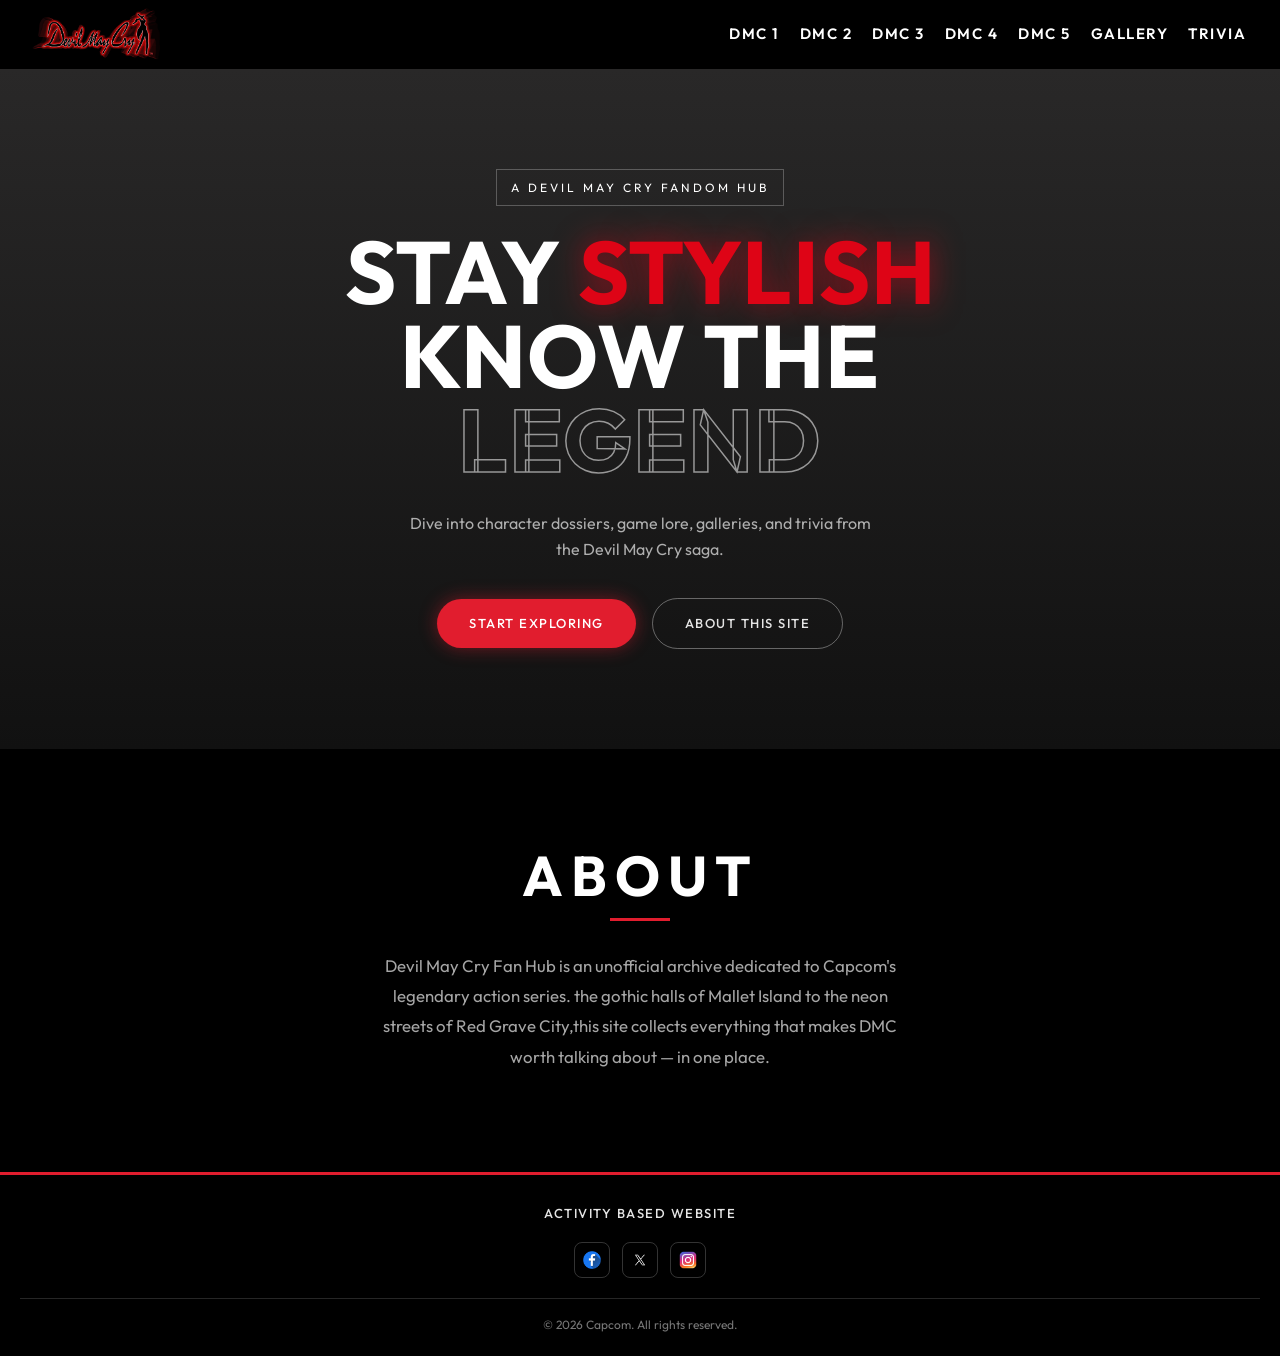
==== commit b0c07739: "feat: Add gallery and trivia pages and update html files" ====
--- a/index.html
+++ b/index.html
@@ -26,6 +26,8 @@
             <a href="dmc3.html" class = "nav-link">DMC 3</a>
             <a href="dmc4.html" class = "nav-link">DMC 4</a>
             <a href="dmc5.html" class = "nav-link">DMC 5</a>
+            <a href="gallery.html" class = "nav-link">Gallery</a>
+            <a href="trivia.html" class = "nav-link">Trivia</a>
         </div>
     </div>
 
